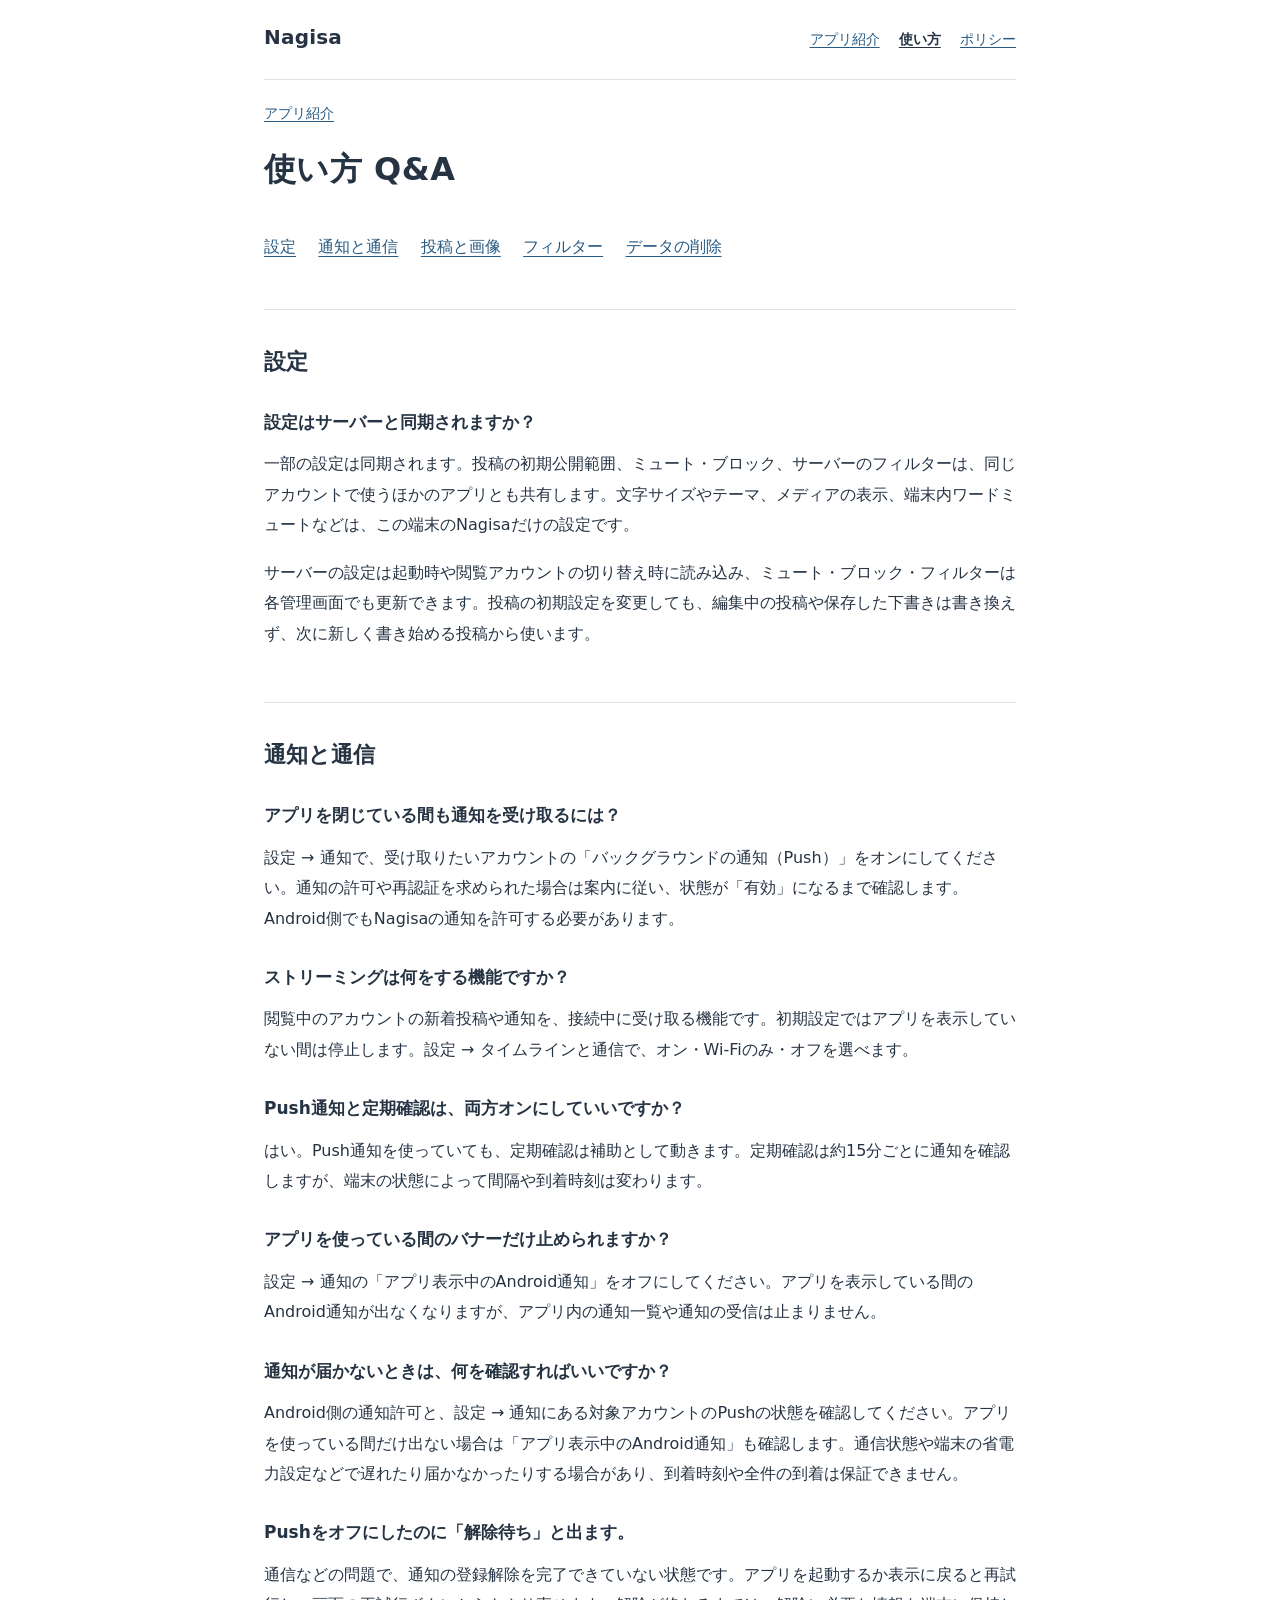
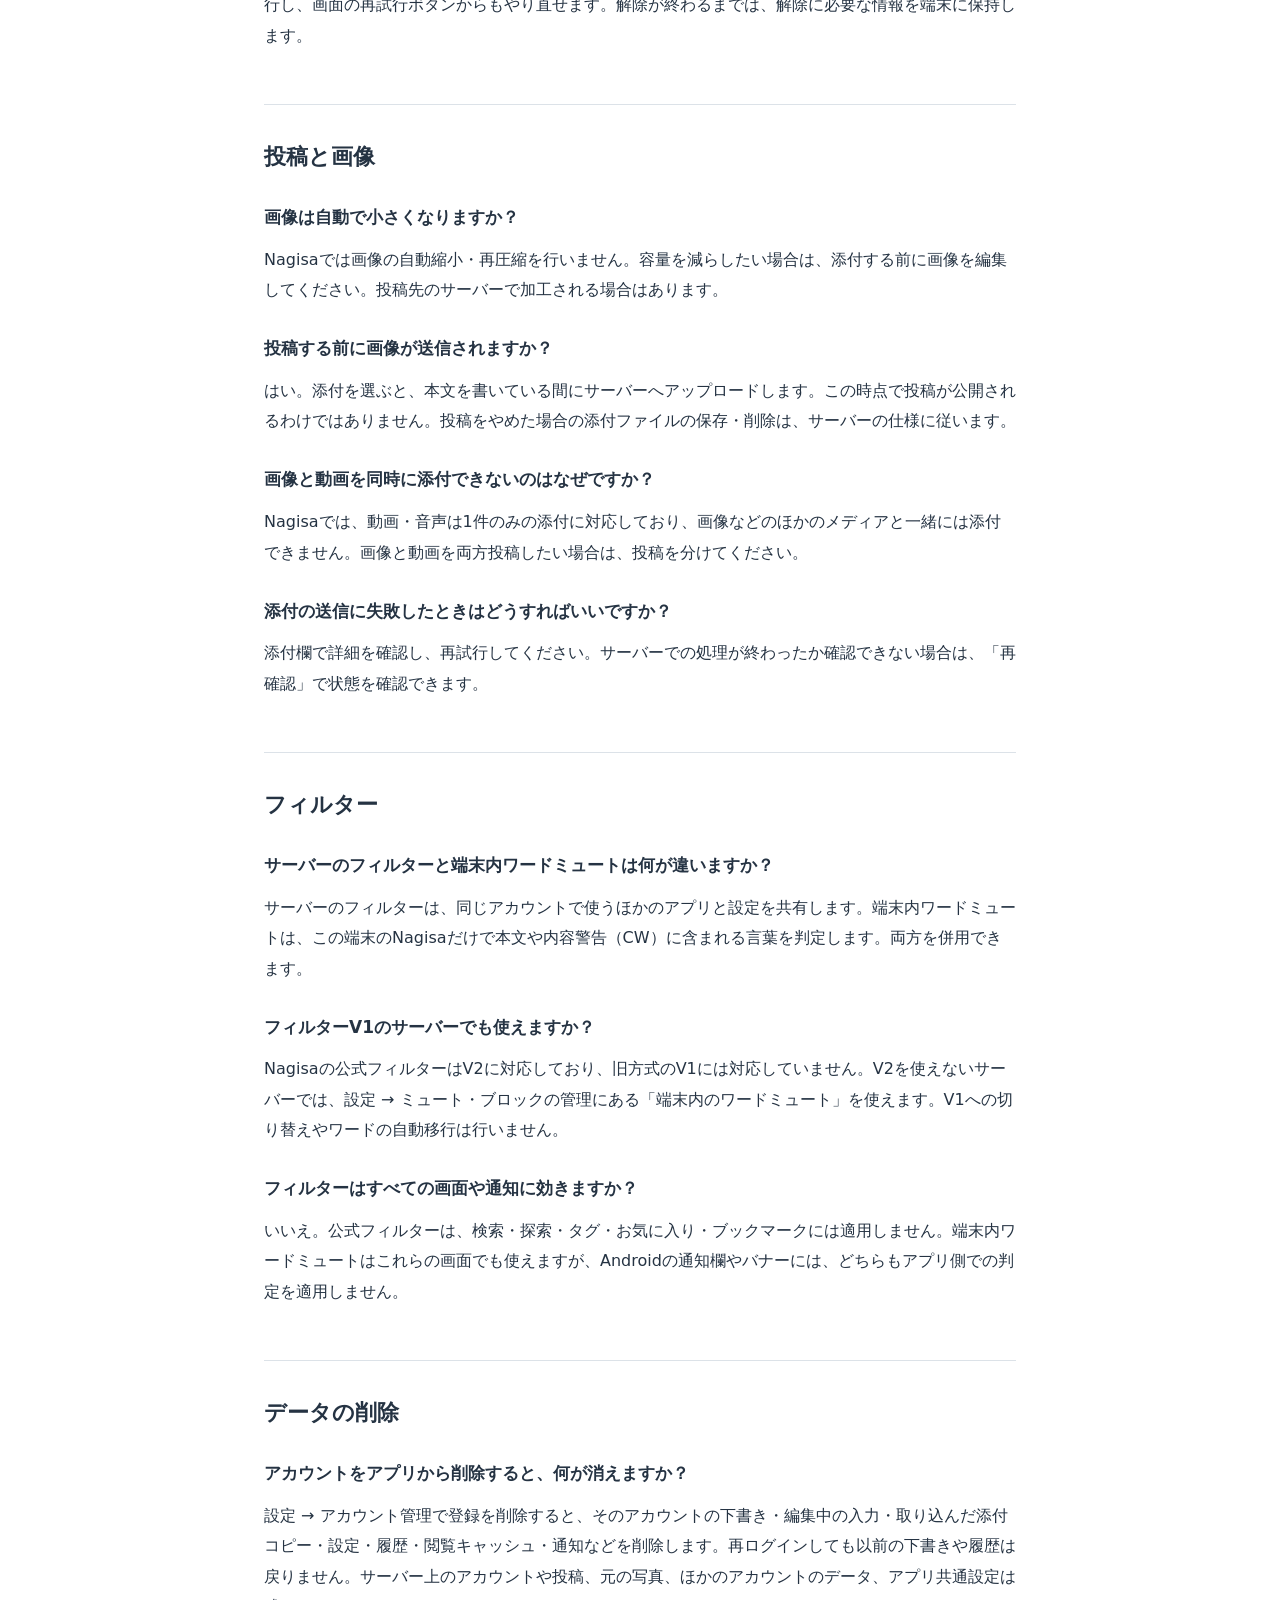
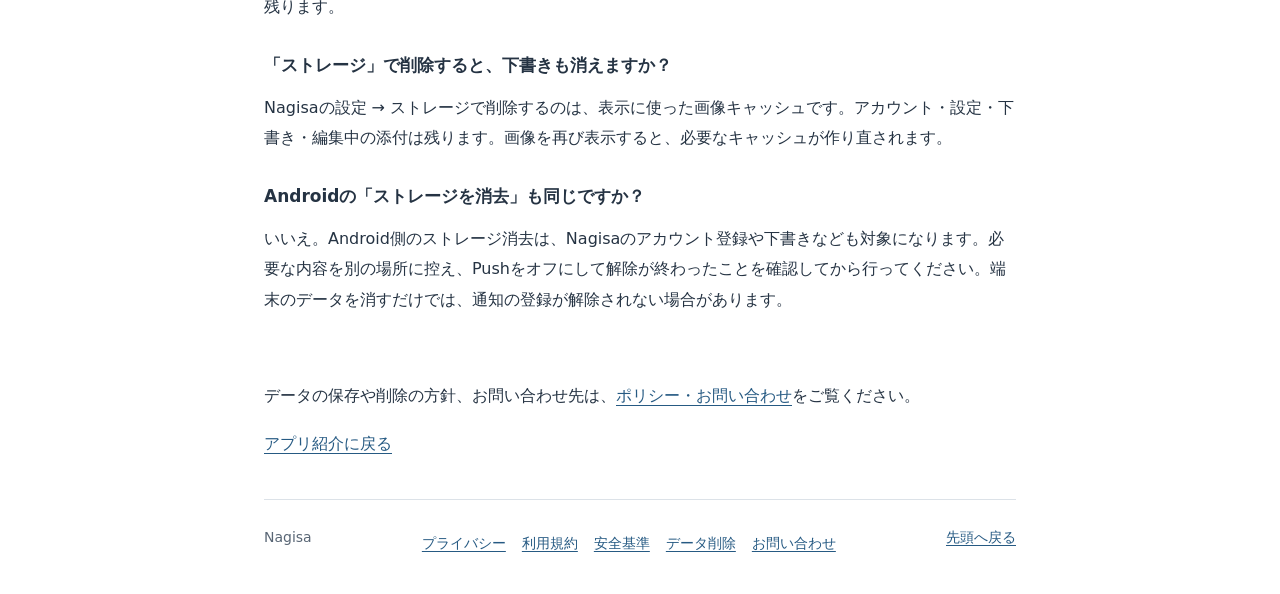
==== guide/index.html @ cf89ab98 "アプリ紹介と使い方Q&Aのサイトを整備 トップページをストア向けのアプリ紹介に変更し、実際の画面例とGoogle Play・製作者への導線を追加する。使い方を1ページのQ&Aにまとめ、ポリシーを専用ペ" ====
<!doctype html>
<html lang="ja">
<head>
  <meta charset="utf-8">
  <meta name="viewport" content="width=device-width, initial-scale=1">
  <meta name="description" content="Nagisaの設定や通知、画像、フィルター、データ削除について、よくある疑問に答えます。">
  <meta name="color-scheme" content="light dark">
  <title>使い方 Q&amp;A | Nagisa</title>
  <link rel="icon" type="image/png" href="../assets/nagisa-icon.png">
  <link rel="stylesheet" href="../styles.css">
</head>
<body>
  <a class="skip-link" href="#main">本文へ</a>
  <div class="page">
    <header class="site-header">
      <a class="brand" href="../index.html">Nagisa</a>
      <nav aria-label="メインナビゲーション">
        <a href="../index.html">アプリ紹介</a>
        <a href="index.html" aria-current="page">使い方</a>
        <a href="../policy/index.html">ポリシー</a>
      </nav>
    </header>
    <main id="main">
      <nav class="breadcrumbs" aria-label="現在位置"><a href="../index.html">アプリ紹介</a></nav>
      <div id="top" class="intro">
        <h1>使い方 Q&amp;A</h1>
      </div>
      <nav class="contents" aria-label="このページの目次">
        <ul>
          <li><a href="#settings">設定</a></li>
          <li><a href="#notifications">通知と通信</a></li>
          <li><a href="#images">投稿と画像</a></li>
          <li><a href="#filters">フィルター</a></li>
          <li><a href="#data">データの削除</a></li>
        </ul>
      </nav>

      <section id="settings" aria-labelledby="settings-title">
        <h2 id="settings-title">設定</h2>
        <h3>設定はサーバーと同期されますか？</h3>
        <p>一部の設定は同期されます。投稿の初期公開範囲、ミュート・ブロック、サーバーのフィルターは、同じアカウントで使うほかのアプリとも共有します。文字サイズやテーマ、メディアの表示、端末内ワードミュートなどは、この端末のNagisaだけの設定です。</p>
        <p>サーバーの設定は起動時や閲覧アカウントの切り替え時に読み込み、ミュート・ブロック・フィルターは各管理画面でも更新できます。投稿の初期設定を変更しても、編集中の投稿や保存した下書きは書き換えず、次に新しく書き始める投稿から使います。</p>
      </section>

      <section id="notifications" aria-labelledby="notifications-title">
        <span id="notification-guide" aria-hidden="true"></span>
        <h2 id="notifications-title">通知と通信</h2>
        <h3>アプリを閉じている間も通知を受け取るには？</h3>
        <p>設定 → 通知で、受け取りたいアカウントの「バックグラウンドの通知（Push）」をオンにしてください。通知の許可や再認証を求められた場合は案内に従い、状態が「有効」になるまで確認します。Android側でもNagisaの通知を許可する必要があります。</p>
        <h3>ストリーミングは何をする機能ですか？</h3>
        <p>閲覧中のアカウントの新着投稿や通知を、接続中に受け取る機能です。初期設定ではアプリを表示していない間は停止します。設定 → タイムラインと通信で、オン・Wi-Fiのみ・オフを選べます。</p>
        <h3>Push通知と定期確認は、両方オンにしていいですか？</h3>
        <p>はい。Push通知を使っていても、定期確認は補助として動きます。定期確認は約15分ごとに通知を確認しますが、端末の状態によって間隔や到着時刻は変わります。</p>
        <h3>アプリを使っている間のバナーだけ止められますか？</h3>
        <p>設定 → 通知の「アプリ表示中のAndroid通知」をオフにしてください。アプリを表示している間のAndroid通知が出なくなりますが、アプリ内の通知一覧や通知の受信は止まりません。</p>
        <h3>通知が届かないときは、何を確認すればいいですか？</h3>
        <p>Android側の通知許可と、設定 → 通知にある対象アカウントのPushの状態を確認してください。アプリを使っている間だけ出ない場合は「アプリ表示中のAndroid通知」も確認します。通信状態や端末の省電力設定などで遅れたり届かなかったりする場合があり、到着時刻や全件の到着は保証できません。</p>
        <h3>Pushをオフにしたのに「解除待ち」と出ます。</h3>
        <p>通信などの問題で、通知の登録解除を完了できていない状態です。アプリを起動するか表示に戻ると再試行し、画面の再試行ボタンからもやり直せます。解除が終わるまでは、解除に必要な情報を端末に保持します。</p>
      </section>

      <section id="images" aria-labelledby="images-title">
        <span id="posting" aria-hidden="true"></span>
        <h2 id="images-title">投稿と画像</h2>
        <h3>画像は自動で小さくなりますか？</h3>
        <p>Nagisaでは画像の自動縮小・再圧縮を行いません。容量を減らしたい場合は、添付する前に画像を編集してください。投稿先のサーバーで加工される場合はあります。</p>
        <h3>投稿する前に画像が送信されますか？</h3>
        <p>はい。添付を選ぶと、本文を書いている間にサーバーへアップロードします。この時点で投稿が公開されるわけではありません。投稿をやめた場合の添付ファイルの保存・削除は、サーバーの仕様に従います。</p>
        <h3>画像と動画を同時に添付できないのはなぜですか？</h3>
        <p>Nagisaでは、動画・音声は1件のみの添付に対応しており、画像などのほかのメディアと一緒には添付できません。画像と動画を両方投稿したい場合は、投稿を分けてください。</p>
        <h3>添付の送信に失敗したときはどうすればいいですか？</h3>
        <p>添付欄で詳細を確認し、再試行してください。サーバーでの処理が終わったか確認できない場合は、「再確認」で状態を確認できます。</p>
      </section>

      <section id="filters" aria-labelledby="filters-title">
        <span id="filter-guide" aria-hidden="true"></span>
        <h2 id="filters-title">フィルター</h2>
        <h3>サーバーのフィルターと端末内ワードミュートは何が違いますか？</h3>
        <p>サーバーのフィルターは、同じアカウントで使うほかのアプリと設定を共有します。端末内ワードミュートは、この端末のNagisaだけで本文や内容警告（CW）に含まれる言葉を判定します。両方を併用できます。</p>
        <h3>フィルターV1のサーバーでも使えますか？</h3>
        <p>Nagisaの公式フィルターはV2に対応しており、旧方式のV1には対応していません。V2を使えないサーバーでは、設定 → ミュート・ブロックの管理にある「端末内のワードミュート」を使えます。V1への切り替えやワードの自動移行は行いません。</p>
        <h3>フィルターはすべての画面や通知に効きますか？</h3>
        <p>いいえ。公式フィルターは、検索・探索・タグ・お気に入り・ブックマークには適用しません。端末内ワードミュートはこれらの画面でも使えますが、Androidの通知欄やバナーには、どちらもアプリ側での判定を適用しません。</p>
      </section>

      <section id="data" aria-labelledby="data-title">
        <span id="data-guide" aria-hidden="true"></span>
        <h2 id="data-title">データの削除</h2>
        <h3>アカウントをアプリから削除すると、何が消えますか？</h3>
        <p>設定 → アカウント管理で登録を削除すると、そのアカウントの下書き・編集中の入力・取り込んだ添付コピー・設定・履歴・閲覧キャッシュ・通知などを削除します。再ログインしても以前の下書きや履歴は戻りません。サーバー上のアカウントや投稿、元の写真、ほかのアカウントのデータ、アプリ共通設定は残ります。</p>
        <h3>「ストレージ」で削除すると、下書きも消えますか？</h3>
        <p>Nagisaの設定 → ストレージで削除するのは、表示に使った画像キャッシュです。アカウント・設定・下書き・編集中の添付は残ります。画像を再び表示すると、必要なキャッシュが作り直されます。</p>
        <h3>Androidの「ストレージを消去」も同じですか？</h3>
        <p>いいえ。Android側のストレージ消去は、Nagisaのアカウント登録や下書きなども対象になります。必要な内容を別の場所に控え、Pushをオフにして解除が終わったことを確認してから行ってください。端末のデータを消すだけでは、通知の登録が解除されない場合があります。</p>
      </section>

      <p>データの保存や削除の方針、お問い合わせ先は、<a href="../policy/index.html">ポリシー・お問い合わせ</a>をご覧ください。</p>
      <p class="back-link"><a href="../index.html">アプリ紹介に戻る</a></p>
    </main>
    <footer>
      <span>Nagisa</span>
      <nav aria-label="フッターナビゲーション">
        <a href="../policy/index.html#privacy">プライバシー</a>
        <a href="../policy/index.html#terms">利用規約</a>
        <a href="../policy/index.html#child-safety">安全基準</a>
        <a href="../policy/index.html#deletion">データ削除</a>
        <a href="../policy/index.html#contact">お問い合わせ</a>
      </nav>
      <a href="#top">先頭へ戻る</a>
    </footer>
  </div>
</body>
</html>
---- styles.css ----
:root {
  color-scheme: light dark;
  --background: #ffffff;
  --foreground: #253343;
  --muted: #596675;
  --line: #dce2e8;
  --accent: #265a83;
  --notice-background: #f1f5f9;
  --pending-background: #f6f7f9;
  font-family: system-ui, -apple-system, "Segoe UI", "Noto Sans JP", "Yu Gothic", Meiryo, sans-serif;
  font-size: 100%;
}
* { box-sizing: border-box; }
html { scroll-padding-top: 1.5rem; }
body { margin: 0; background: var(--background); color: var(--foreground); line-height: 1.9; overflow-wrap: anywhere; }
.page { max-width: 50rem; margin: 0 auto; padding: 0 1.5rem; }
a { color: var(--accent); text-underline-offset: .22em; text-decoration-thickness: .075em; }
a:hover { text-decoration-thickness: .15em; }
a:focus-visible { outline: 3px solid var(--accent); outline-offset: 5px; border-radius: 2px; }
.skip-link { position: absolute; left: 1rem; top: -5rem; background: var(--background); padding: .5rem 1rem; z-index: 1; }
.skip-link:focus { top: 1rem; }
.site-header { display: flex; flex-wrap: wrap; gap: 1rem; align-items: baseline; padding: 1.1rem 0; border-bottom: 1px solid var(--line); font-size: .875rem; color: var(--muted); }
.brand { font-size: 1.25rem; font-weight: 700; color: var(--foreground); text-decoration: none; letter-spacing: .01em; }
.intro { padding-top: 2.5rem; }
h1 { margin: 0 0 1rem; font-size: clamp(1.6rem, 5vw, 2rem); line-height: 1.5; letter-spacing: .015em; }
p { margin: .8rem 0 1.1rem; }
.metadata { color: var(--muted); font-size: .875rem; }
.draft-notice { margin: 1.5rem 0; background: var(--notice-background); border-left: 3px solid var(--accent); padding: 1rem 1.2rem; }
.draft-notice p { margin: .35rem 0 0; }
.contents { margin: 1.5rem 0 2rem; }
.contents ul { display: flex; flex-wrap: wrap; gap: .25rem 1.4rem; padding: 0; margin: 0; list-style: none; }
.contents a { display: inline-block; padding: .4rem 0; }
section { border-top: 1px solid var(--line); padding: 2.2rem 0; }
.section-heading { display: flex; align-items: baseline; gap: .85rem; }
.section-heading > span { color: var(--muted); font-size: .875rem; font-variant-numeric: tabular-nums; }
h2 { font-size: 1.375rem; line-height: 1.55; margin: 0 0 1.2rem; }
h3 { font-size: 1.0625rem; margin: 1.8rem 0 .6rem; line-height: 1.7; }
ul, ol { padding-left: 1.5rem; margin: .6rem 0 1.2rem; }
li { margin: .5rem 0; }
[data-pending] { padding: .75rem 1rem; border-left: 2px solid var(--line); background: var(--pending-background); font-size: .9375rem; }
.publication-notes { border-top: 1px solid var(--line); padding: 1.2rem 0; }
.publication-notes summary { cursor: pointer; font-size: .9375rem; padding: .5rem 0; }
.publication-notes summary:focus-visible { outline: 3px solid var(--accent); outline-offset: 3px; }
footer { border-top: 1px solid var(--line); display: flex; flex-wrap: wrap; justify-content: space-between; gap: .7rem 1rem; padding: 1.5rem 0 2rem; color: var(--muted); font-size: .875rem; }
@media (max-width: 480px) {
  .page { padding: 0 1.1rem; }
  .intro { padding-top: 1.8rem; }
  .contents ul { display: block; }
  .contents li { margin: 0; }
  .contents a { padding: .5rem 0; }
  .section-heading { gap: .6rem; }
}
@media (prefers-color-scheme: dark) {
  :root { --background: #151d27; --foreground: #e3e9ef; --muted: #adb9c6; --line: #384657; --accent: #9ecaf0; --notice-background: #202e3d; --pending-background: #1b2632; }
}
@media print {
  :root { color-scheme: light; --background: #fff; --foreground: #000; --muted: #333; --line: #aaa; --accent: #000; --notice-background: #fff; --pending-background: #fff; }
  .page { max-width: none; padding: 0; }
  .site-header, .skip-link, .contents, footer { display: none; }
  .intro { padding-top: 0; }
  section { padding: 1rem 0; }
  h2, h3 { break-after: avoid; }
}

/* Shared, buildless guide and introduction pages. */
.site-header { justify-content: space-between; }
.site-header nav { display: flex; flex-wrap: wrap; gap: .2rem 1.2rem; }
.site-header nav a { padding: .55rem 0; }
[aria-current="page"] { color: var(--foreground); font-weight: 700; }
.breadcrumbs { padding-top: 1.2rem; font-size: .875rem; color: var(--muted); }
.breadcrumbs + .intro { padding-top: 1.2rem; }
.lead { color: var(--muted); }
.app-intro { display: flex; gap: 1.5rem; align-items: flex-start; margin: 1.5rem 0; }
.app-intro img { flex: 0 0 88px; border-radius: 20px; }
.app-intro p:first-child { margin-top: 0; }
.actions { display: flex; flex-wrap: wrap; gap: .5rem 1.6rem; margin: 1.5rem 0 2.5rem; }
.actions a { padding: .5rem 0; font-weight: 600; }
dt { font-weight: 700; margin-top: 1rem; }
dd { margin: .3rem 0 1rem; }
.table-wrap { max-width: 100%; overflow-x: auto; margin: 1rem 0 1.5rem; }
.table-wrap:focus-visible { outline: 3px solid var(--accent); outline-offset: 3px; }
table { width: 100%; border-collapse: collapse; font-size: .9375rem; line-height: 1.8; }
th, td { text-align: left; vertical-align: top; padding: .8rem .75rem; border-bottom: 1px solid var(--line); }
thead { background: var(--notice-background); }
tbody th { width: 24%; min-width: 6.5rem; font-weight: 600; }
footer nav, .legacy-links { display: flex; flex-wrap: wrap; gap: .25rem 1rem; }
footer nav a, .legacy-links a { display: inline-block; padding: .35rem 0; }
.back-link { margin: 1rem 0 2.5rem; }
@media (max-width: 480px) {
  .site-header { gap: .2rem 1rem; }
  .site-header nav { gap: .2rem 1rem; }
  .app-intro { display: block; }
  .app-intro img { margin-bottom: 1rem; }
  th, td { padding: .7rem .5rem; }
  footer { display: block; }
  footer nav { margin: .5rem 0; }
}
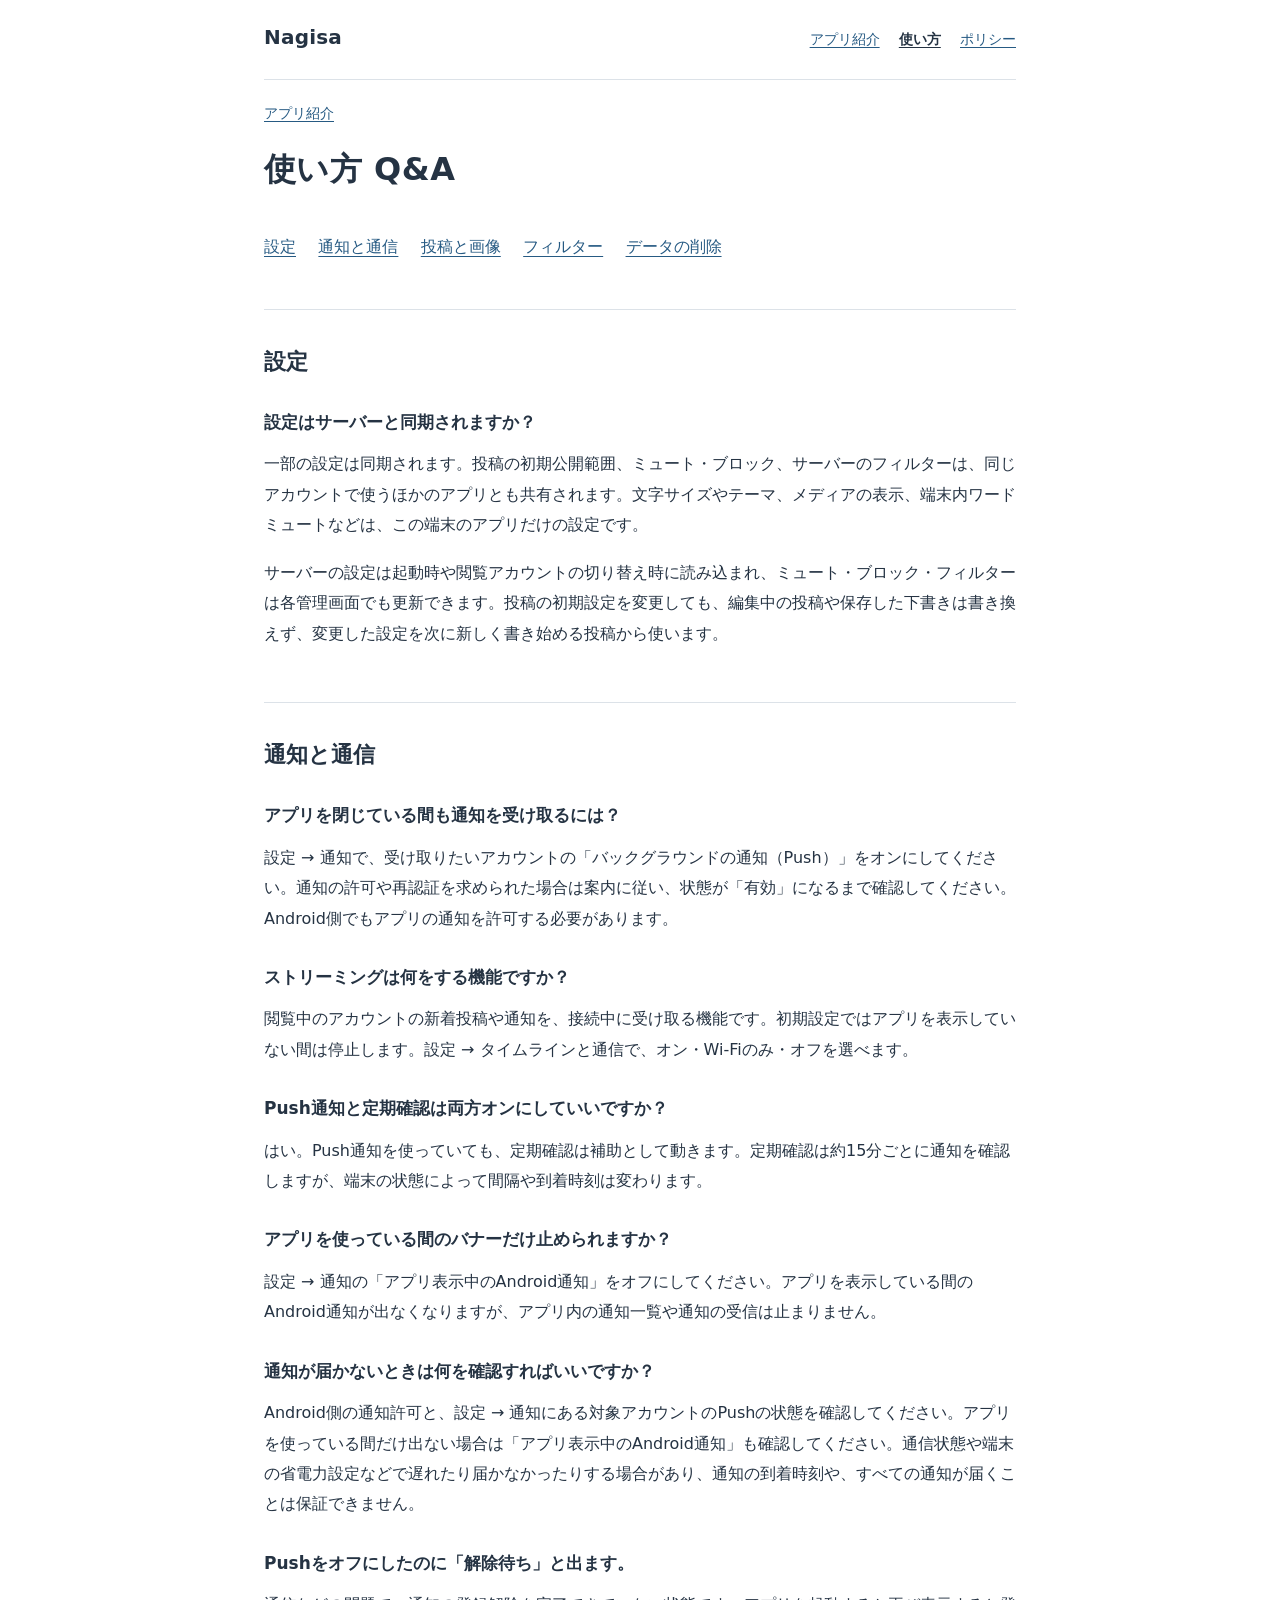
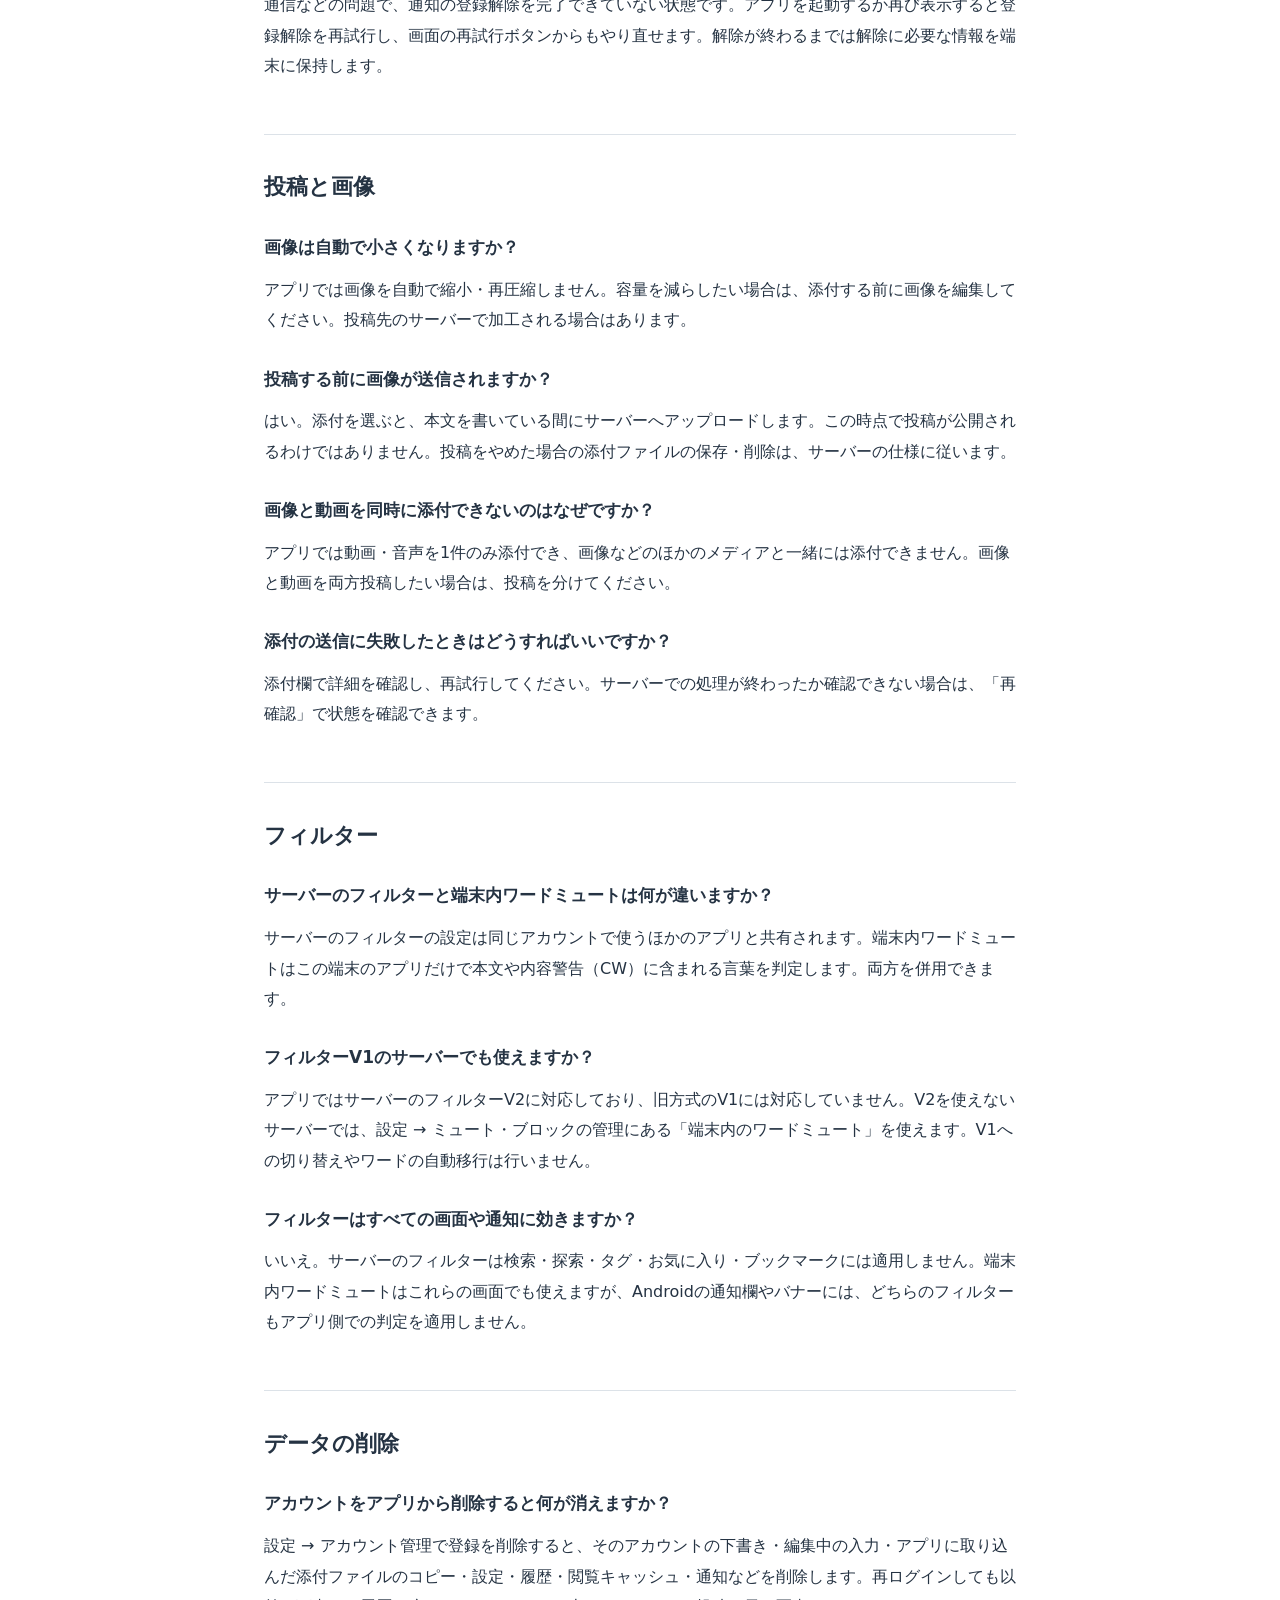
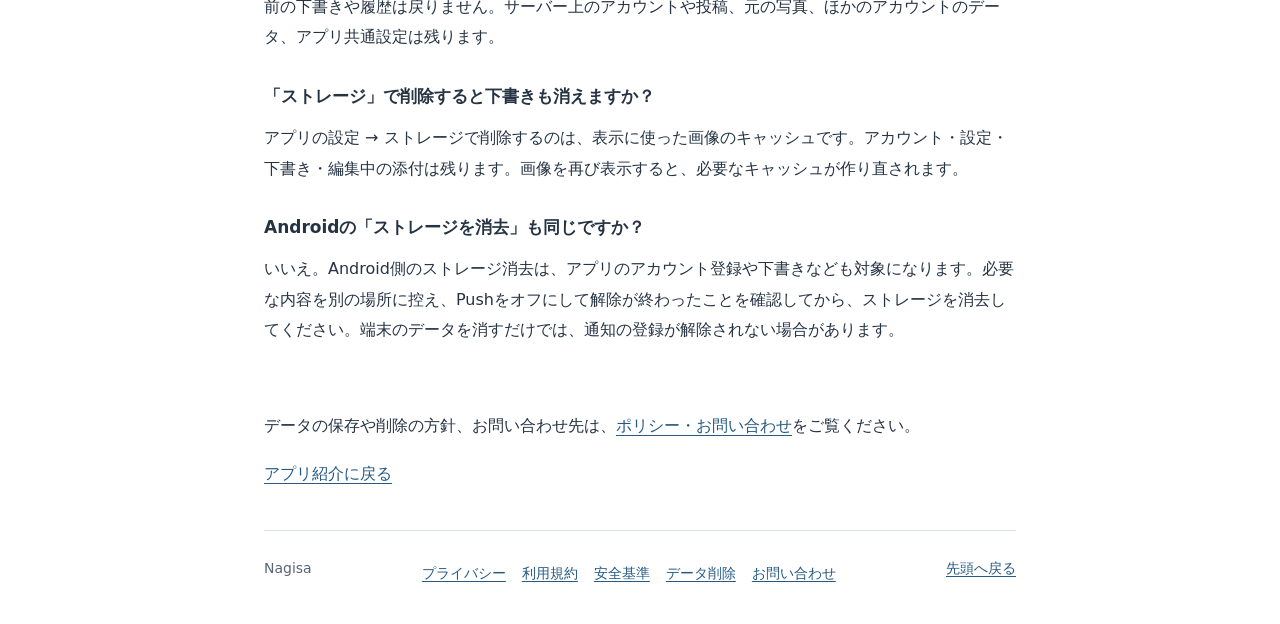
==== commit c0d35d07: "使い方Q&Aを推敲しguideを1つのHTMLに整理 Q&Aの操作案内と説明を読みやすくし、18問の構成、機能の条件、削除対象を維持する。 guide/index.htmlへ管理を集約し、旧項目別ペー" ====
--- a/guide/index.html
+++ b/guide/index.html
@@ -38,36 +38,36 @@
       <section id="settings" aria-labelledby="settings-title">
         <h2 id="settings-title">設定</h2>
         <h3>設定はサーバーと同期されますか？</h3>
-        <p>一部の設定は同期されます。投稿の初期公開範囲、ミュート・ブロック、サーバーのフィルターは、同じアカウントで使うほかのアプリとも共有します。文字サイズやテーマ、メディアの表示、端末内ワードミュートなどは、この端末のNagisaだけの設定です。</p>
-        <p>サーバーの設定は起動時や閲覧アカウントの切り替え時に読み込み、ミュート・ブロック・フィルターは各管理画面でも更新できます。投稿の初期設定を変更しても、編集中の投稿や保存した下書きは書き換えず、次に新しく書き始める投稿から使います。</p>
+        <p>一部の設定は同期されます。投稿の初期公開範囲、ミュート・ブロック、サーバーのフィルターは、同じアカウントで使うほかのアプリとも共有されます。文字サイズやテーマ、メディアの表示、端末内ワードミュートなどは、この端末のアプリだけの設定です。</p>
+        <p>サーバーの設定は起動時や閲覧アカウントの切り替え時に読み込まれ、ミュート・ブロック・フィルターは各管理画面でも更新できます。投稿の初期設定を変更しても、編集中の投稿や保存した下書きは書き換えず、変更した設定を次に新しく書き始める投稿から使います。</p>
       </section>
 
       <section id="notifications" aria-labelledby="notifications-title">
         <span id="notification-guide" aria-hidden="true"></span>
         <h2 id="notifications-title">通知と通信</h2>
         <h3>アプリを閉じている間も通知を受け取るには？</h3>
-        <p>設定 → 通知で、受け取りたいアカウントの「バックグラウンドの通知（Push）」をオンにしてください。通知の許可や再認証を求められた場合は案内に従い、状態が「有効」になるまで確認します。Android側でもNagisaの通知を許可する必要があります。</p>
+        <p>設定 → 通知で、受け取りたいアカウントの「バックグラウンドの通知（Push）」をオンにしてください。通知の許可や再認証を求められた場合は案内に従い、状態が「有効」になるまで確認してください。Android側でもアプリの通知を許可する必要があります。</p>
         <h3>ストリーミングは何をする機能ですか？</h3>
         <p>閲覧中のアカウントの新着投稿や通知を、接続中に受け取る機能です。初期設定ではアプリを表示していない間は停止します。設定 → タイムラインと通信で、オン・Wi-Fiのみ・オフを選べます。</p>
-        <h3>Push通知と定期確認は、両方オンにしていいですか？</h3>
+        <h3>Push通知と定期確認は両方オンにしていいですか？</h3>
         <p>はい。Push通知を使っていても、定期確認は補助として動きます。定期確認は約15分ごとに通知を確認しますが、端末の状態によって間隔や到着時刻は変わります。</p>
         <h3>アプリを使っている間のバナーだけ止められますか？</h3>
         <p>設定 → 通知の「アプリ表示中のAndroid通知」をオフにしてください。アプリを表示している間のAndroid通知が出なくなりますが、アプリ内の通知一覧や通知の受信は止まりません。</p>
-        <h3>通知が届かないときは、何を確認すればいいですか？</h3>
-        <p>Android側の通知許可と、設定 → 通知にある対象アカウントのPushの状態を確認してください。アプリを使っている間だけ出ない場合は「アプリ表示中のAndroid通知」も確認します。通信状態や端末の省電力設定などで遅れたり届かなかったりする場合があり、到着時刻や全件の到着は保証できません。</p>
+        <h3>通知が届かないときは何を確認すればいいですか？</h3>
+        <p>Android側の通知許可と、設定 → 通知にある対象アカウントのPushの状態を確認してください。アプリを使っている間だけ出ない場合は「アプリ表示中のAndroid通知」も確認してください。通信状態や端末の省電力設定などで遅れたり届かなかったりする場合があり、通知の到着時刻や、すべての通知が届くことは保証できません。</p>
         <h3>Pushをオフにしたのに「解除待ち」と出ます。</h3>
-        <p>通信などの問題で、通知の登録解除を完了できていない状態です。アプリを起動するか表示に戻ると再試行し、画面の再試行ボタンからもやり直せます。解除が終わるまでは、解除に必要な情報を端末に保持します。</p>
+        <p>通信などの問題で、通知の登録解除を完了できていない状態です。アプリを起動するか再び表示すると登録解除を再試行し、画面の再試行ボタンからもやり直せます。解除が終わるまでは解除に必要な情報を端末に保持します。</p>
       </section>
 
       <section id="images" aria-labelledby="images-title">
         <span id="posting" aria-hidden="true"></span>
         <h2 id="images-title">投稿と画像</h2>
         <h3>画像は自動で小さくなりますか？</h3>
-        <p>Nagisaでは画像の自動縮小・再圧縮を行いません。容量を減らしたい場合は、添付する前に画像を編集してください。投稿先のサーバーで加工される場合はあります。</p>
+        <p>アプリでは画像を自動で縮小・再圧縮しません。容量を減らしたい場合は、添付する前に画像を編集してください。投稿先のサーバーで加工される場合はあります。</p>
         <h3>投稿する前に画像が送信されますか？</h3>
         <p>はい。添付を選ぶと、本文を書いている間にサーバーへアップロードします。この時点で投稿が公開されるわけではありません。投稿をやめた場合の添付ファイルの保存・削除は、サーバーの仕様に従います。</p>
         <h3>画像と動画を同時に添付できないのはなぜですか？</h3>
-        <p>Nagisaでは、動画・音声は1件のみの添付に対応しており、画像などのほかのメディアと一緒には添付できません。画像と動画を両方投稿したい場合は、投稿を分けてください。</p>
+        <p>アプリでは動画・音声を1件のみ添付でき、画像などのほかのメディアと一緒には添付できません。画像と動画を両方投稿したい場合は、投稿を分けてください。</p>
         <h3>添付の送信に失敗したときはどうすればいいですか？</h3>
         <p>添付欄で詳細を確認し、再試行してください。サーバーでの処理が終わったか確認できない場合は、「再確認」で状態を確認できます。</p>
       </section>
@@ -76,22 +76,22 @@
         <span id="filter-guide" aria-hidden="true"></span>
         <h2 id="filters-title">フィルター</h2>
         <h3>サーバーのフィルターと端末内ワードミュートは何が違いますか？</h3>
-        <p>サーバーのフィルターは、同じアカウントで使うほかのアプリと設定を共有します。端末内ワードミュートは、この端末のNagisaだけで本文や内容警告（CW）に含まれる言葉を判定します。両方を併用できます。</p>
+        <p>サーバーのフィルターの設定は同じアカウントで使うほかのアプリと共有されます。端末内ワードミュートはこの端末のアプリだけで本文や内容警告（CW）に含まれる言葉を判定します。両方を併用できます。</p>
         <h3>フィルターV1のサーバーでも使えますか？</h3>
-        <p>Nagisaの公式フィルターはV2に対応しており、旧方式のV1には対応していません。V2を使えないサーバーでは、設定 → ミュート・ブロックの管理にある「端末内のワードミュート」を使えます。V1への切り替えやワードの自動移行は行いません。</p>
+        <p>アプリではサーバーのフィルターV2に対応しており、旧方式のV1には対応していません。V2を使えないサーバーでは、設定 → ミュート・ブロックの管理にある「端末内のワードミュート」を使えます。V1への切り替えやワードの自動移行は行いません。</p>
         <h3>フィルターはすべての画面や通知に効きますか？</h3>
-        <p>いいえ。公式フィルターは、検索・探索・タグ・お気に入り・ブックマークには適用しません。端末内ワードミュートはこれらの画面でも使えますが、Androidの通知欄やバナーには、どちらもアプリ側での判定を適用しません。</p>
+        <p>いいえ。サーバーのフィルターは検索・探索・タグ・お気に入り・ブックマークには適用しません。端末内ワードミュートはこれらの画面でも使えますが、Androidの通知欄やバナーには、どちらのフィルターもアプリ側での判定を適用しません。</p>
       </section>
 
       <section id="data" aria-labelledby="data-title">
         <span id="data-guide" aria-hidden="true"></span>
         <h2 id="data-title">データの削除</h2>
-        <h3>アカウントをアプリから削除すると、何が消えますか？</h3>
-        <p>設定 → アカウント管理で登録を削除すると、そのアカウントの下書き・編集中の入力・取り込んだ添付コピー・設定・履歴・閲覧キャッシュ・通知などを削除します。再ログインしても以前の下書きや履歴は戻りません。サーバー上のアカウントや投稿、元の写真、ほかのアカウントのデータ、アプリ共通設定は残ります。</p>
-        <h3>「ストレージ」で削除すると、下書きも消えますか？</h3>
-        <p>Nagisaの設定 → ストレージで削除するのは、表示に使った画像キャッシュです。アカウント・設定・下書き・編集中の添付は残ります。画像を再び表示すると、必要なキャッシュが作り直されます。</p>
+        <h3>アカウントをアプリから削除すると何が消えますか？</h3>
+        <p>設定 → アカウント管理で登録を削除すると、そのアカウントの下書き・編集中の入力・アプリに取り込んだ添付ファイルのコピー・設定・履歴・閲覧キャッシュ・通知などを削除します。再ログインしても以前の下書きや履歴は戻りません。サーバー上のアカウントや投稿、元の写真、ほかのアカウントのデータ、アプリ共通設定は残ります。</p>
+        <h3>「ストレージ」で削除すると下書きも消えますか？</h3>
+        <p>アプリの設定 → ストレージで削除するのは、表示に使った画像のキャッシュです。アカウント・設定・下書き・編集中の添付は残ります。画像を再び表示すると、必要なキャッシュが作り直されます。</p>
         <h3>Androidの「ストレージを消去」も同じですか？</h3>
-        <p>いいえ。Android側のストレージ消去は、Nagisaのアカウント登録や下書きなども対象になります。必要な内容を別の場所に控え、Pushをオフにして解除が終わったことを確認してから行ってください。端末のデータを消すだけでは、通知の登録が解除されない場合があります。</p>
+        <p>いいえ。Android側のストレージ消去は、アプリのアカウント登録や下書きなども対象になります。必要な内容を別の場所に控え、Pushをオフにして解除が終わったことを確認してから、ストレージを消去してください。端末のデータを消すだけでは、通知の登録が解除されない場合があります。</p>
       </section>
 
       <p>データの保存や削除の方針、お問い合わせ先は、<a href="../policy/index.html">ポリシー・お問い合わせ</a>をご覧ください。</p>
